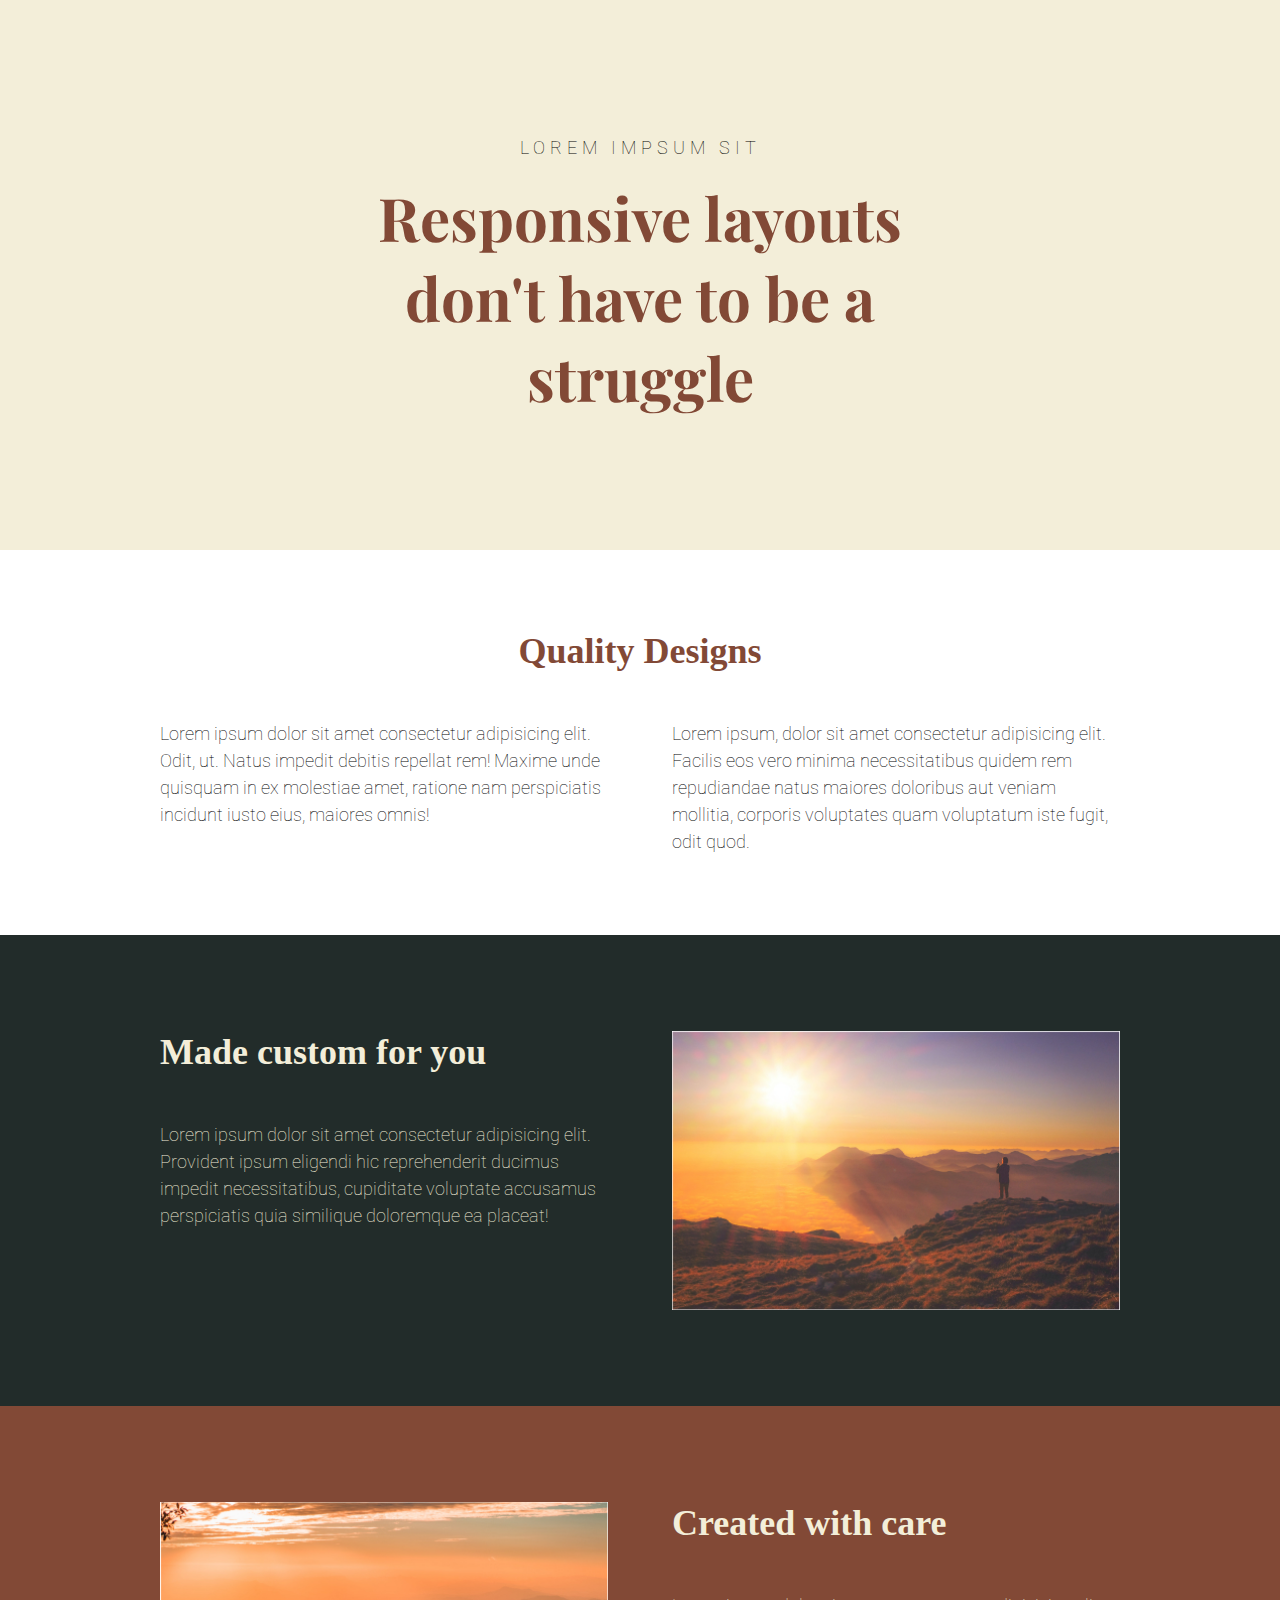
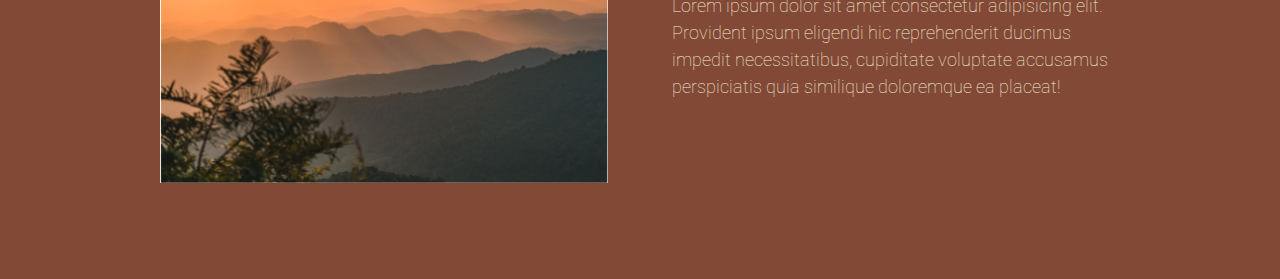
==== challenge04/index.html @ 177c5060 "finished challenge 4" ====
<html lang="en">
  <head>
    <meta charset="UTF-8" />
    <meta http-equiv="X-UA-Compatible" content="IE=edge" />
    <meta name="viewport" content="width=device-width, initial-scale=1.0" />
    <link rel="stylesheet" href="styles.css" />
    <link rel="preconnect" href="https://fonts.gstatic.com" />
    <link
      href="https://fonts.googleapis.com/css2?family=Roboto:wght@300;400&display=swap"
      rel="stylesheet"
    />
    <link rel="preconnect" href="https://fonts.gstatic.com" />
    <link
      href="https://fonts.googleapis.com/css2?family=Playfair+Display:wght@900&family=Roboto:wght@300;400&display=swap"
      rel="stylesheet"
    />
    <title>Challenge3</title>
  </head>
  <body>
    <div class="header">
      <div class="hero">
        <p>LOREM IMPSUM SIT</p>
        <h1>Responsive layouts don't have to be a struggle</h1>
      </div>
    </div>

    <div class="row second">
      <h2 class="info-title">Quality Designs</h2>
      <div class="info">
        <p class="info-text">
          Lorem ipsum dolor sit amet consectetur adipisicing elit. Odit, ut.
          Natus impedit debitis repellat rem! Maxime unde quisquam in ex
          molestiae amet, ratione nam perspiciatis incidunt iusto eius, maiores
          omnis!
        </p>
        <p class="info-text">
          Lorem ipsum, dolor sit amet consectetur adipisicing elit. Facilis eos
          vero minima necessitatibus quidem rem repudiandae natus maiores
          doloribus aut veniam mollitia, corporis voluptates quam voluptatum
          iste fugit, odit quod.
        </p>
      </div>
    </div>

    <div class="container container-one">
      <div class="row third">
        <div class="card one">
          <div class="card-text">
            <h2>Made custom for you</h2>
            <p>
              Lorem ipsum dolor sit amet consectetur adipisicing elit. Provident
              ipsum eligendi hic reprehenderit ducimus impedit necessitatibus,
              cupiditate voluptate accusamus perspiciatis quia similique
              doloremque ea placeat!
            </p>
          </div>
          <img class="card-img" src="./image-01.jpg" alt="" />
        </div>
        <div class="card two"></div>
      </div>
    </div>

    <div class="container container-two">
      <div class="row fourth">
        <div class="card two">
          <img class="card-img" src="./image-02.jpg" alt="" />
          <div class="card-text">
            <h2>Created with care</h2>
            <p>
              Lorem ipsum dolor sit amet consectetur adipisicing elit. Provident
              ipsum eligendi hic reprehenderit ducimus impedit necessitatibus,
              cupiditate voluptate accusamus perspiciatis quia similique
              doloremque ea placeat!
            </p>
          </div>
        </div>
      </div>
    </div>
  </body>
</html>
---- challenge04/styles.css ----
* {
  margin: 0;
  padding: 0;
}

.hero p {
  font-family: "Roboto", sans-serif;
  font-weight: 100;
  letter-spacing: 5px;
  padding-bottom: 1rem;
}

.header {
  min-height: 550px;
  background-color: #f3eed9;
  display: flex;
  flex-direction: column;
  justify-content: center;
  align-items: center;
}

.hero {
  display: flex;
  flex-direction: column;
  text-align: center;
  height: 100%;
  width: 50%;
}

.hero h1 {
  font-family: "Playfair Display", serif;
  font-size: 60px;
  color: #824936;
}

.row {
  margin: 5rem auto;
  max-width: 1160px;
  width: 75%;
}

h2 {
  padding-bottom: 3rem;
  font-size: 36px;
}

.info-title {
  color: #824936;
  text-align: center;
}

.info,
.card {
  display: flex;
  gap: 4rem;
}

.info-text {
  width: 50%;
}

p {
  font-family: "Roboto", sans-serif;
  font-size: 18px;
  font-weight: 100;
  line-height: 1.5;
}

.card {
  color: #f3eed9;
}

.card-img,
.card-text {
  width: 50%;
}

.container {
  padding: 1rem 0rem;
}

.container-one {
  background-color: #222c2a;
}

.container-two {
  background-color: #824936;
}
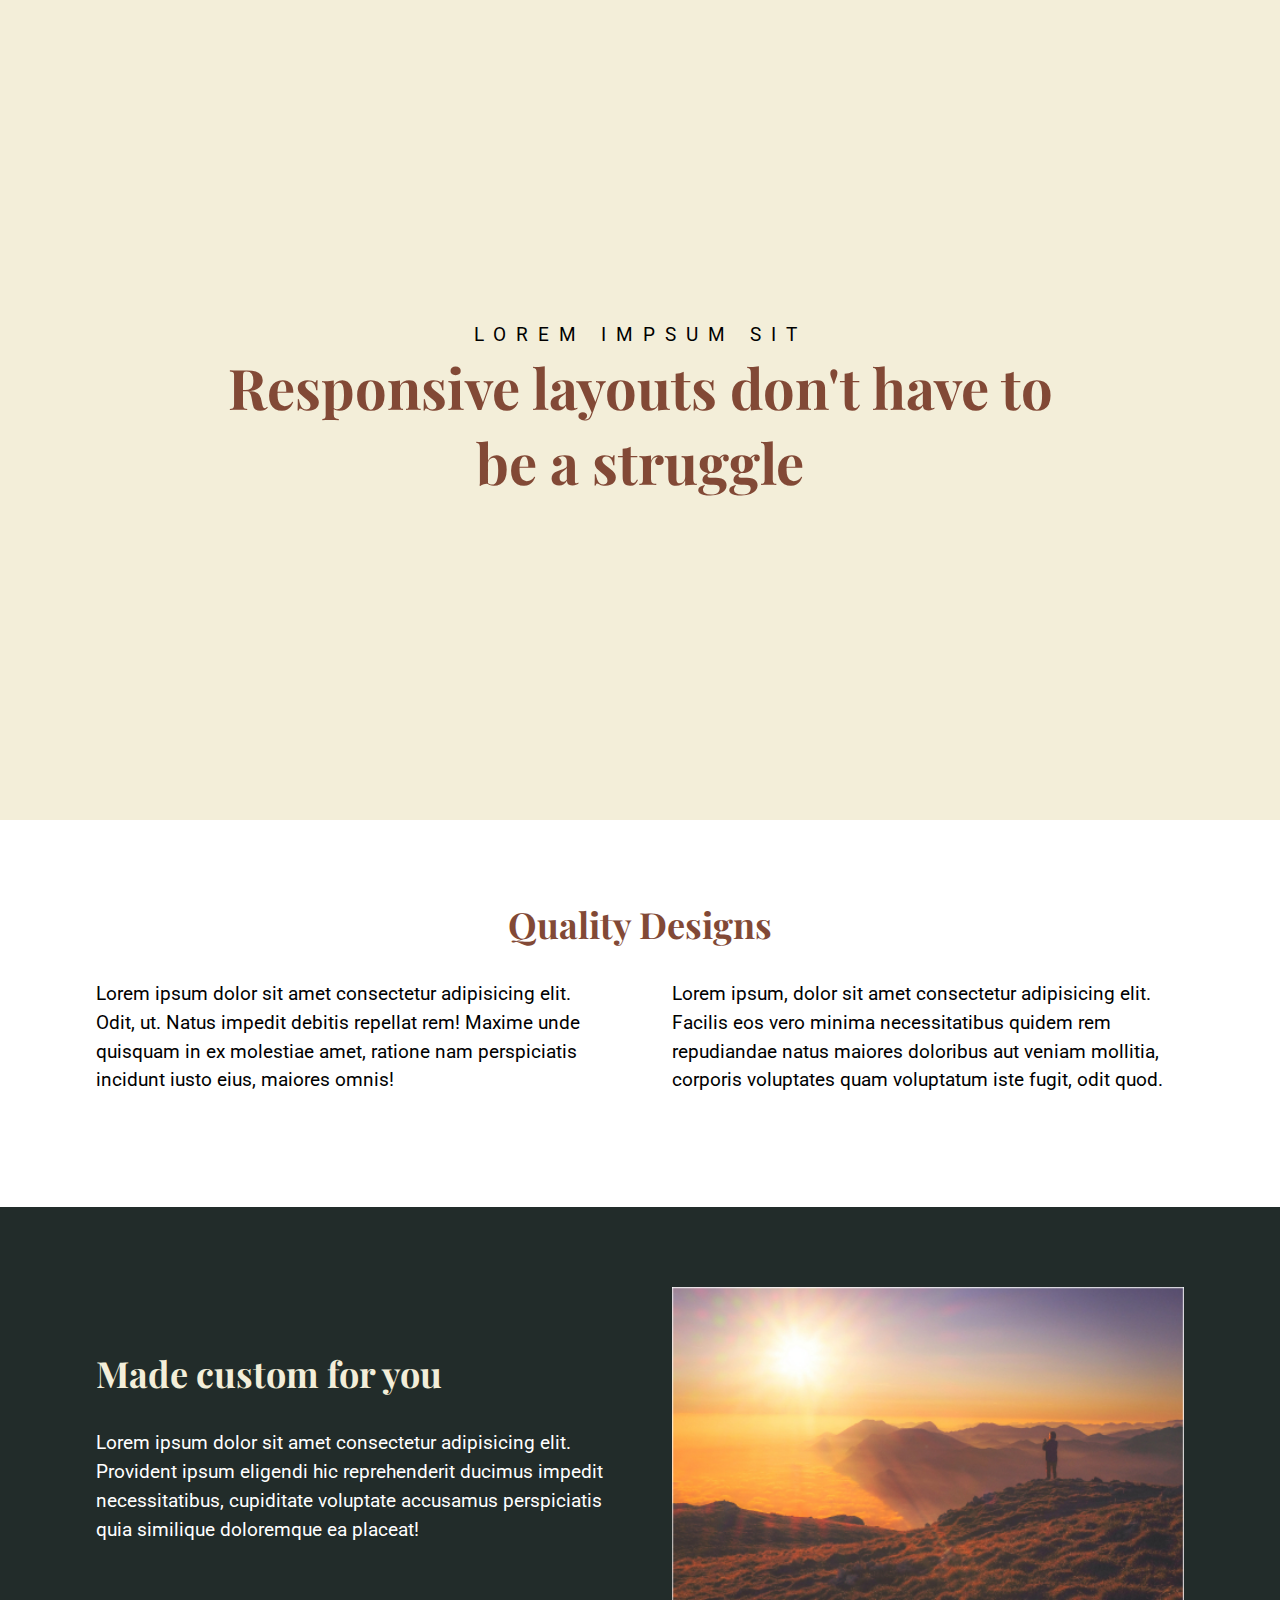
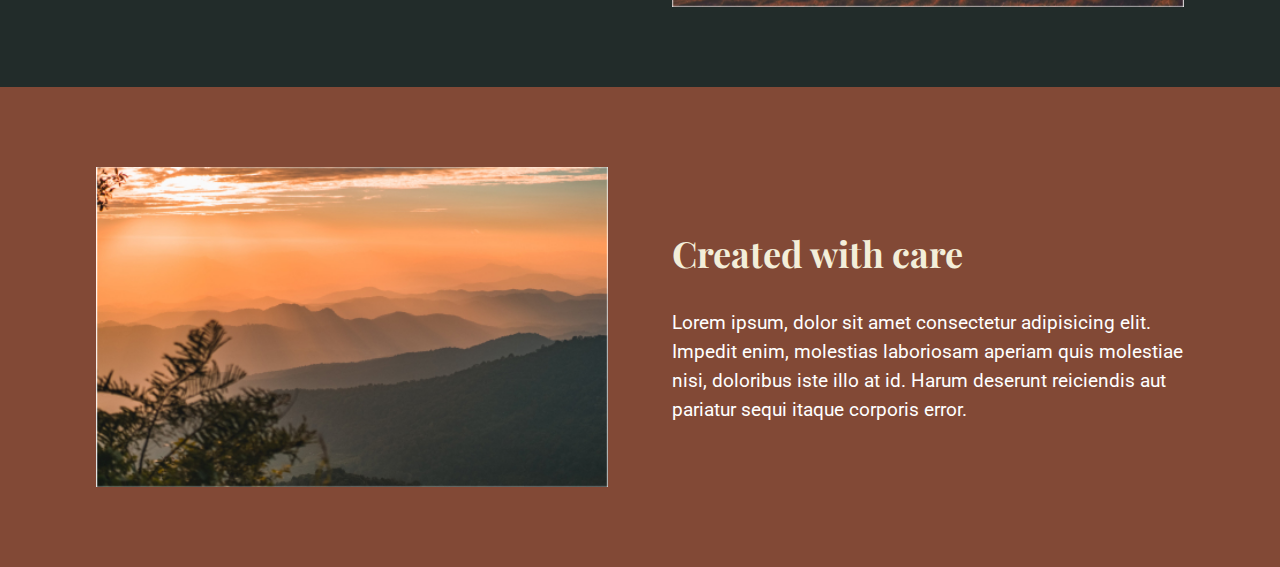
==== commit 06f1c5c9: "css challenge today" ====
--- a/challenge04/index.html
+++ b/challenge04/index.html
@@ -17,64 +17,63 @@
     <title>Challenge3</title>
   </head>
   <body>
-    <div class="header">
-      <div class="hero">
+    <section class="header">
+      <div class="container hero">
         <p>LOREM IMPSUM SIT</p>
         <h1>Responsive layouts don't have to be a struggle</h1>
       </div>
-    </div>
+    </section>
 
-    <div class="row second">
-      <h2 class="info-title">Quality Designs</h2>
-      <div class="info">
-        <p class="info-text">
-          Lorem ipsum dolor sit amet consectetur adipisicing elit. Odit, ut.
-          Natus impedit debitis repellat rem! Maxime unde quisquam in ex
-          molestiae amet, ratione nam perspiciatis incidunt iusto eius, maiores
-          omnis!
-        </p>
-        <p class="info-text">
-          Lorem ipsum, dolor sit amet consectetur adipisicing elit. Facilis eos
-          vero minima necessitatibus quidem rem repudiandae natus maiores
-          doloribus aut veniam mollitia, corporis voluptates quam voluptatum
-          iste fugit, odit quod.
-        </p>
-      </div>
-    </div>
+    <section class="section-two">
 
-    <div class="container container-one">
-      <div class="row third">
-        <div class="card one">
-          <div class="card-text">
-            <h2>Made custom for you</h2>
-            <p>
-              Lorem ipsum dolor sit amet consectetur adipisicing elit. Provident
-              ipsum eligendi hic reprehenderit ducimus impedit necessitatibus,
-              cupiditate voluptate accusamus perspiciatis quia similique
-              doloremque ea placeat!
-            </p>
-          </div>
-          <img class="card-img" src="./image-01.jpg" alt="" />
-        </div>
-        <div class="card two"></div>
-      </div>
-    </div>
-
-    <div class="container container-two">
-      <div class="row fourth">
-        <div class="card two">
-          <img class="card-img" src="./image-02.jpg" alt="" />
-          <div class="card-text">
-            <h2>Created with care</h2>
-            <p>
-              Lorem ipsum dolor sit amet consectetur adipisicing elit. Provident
-              ipsum eligendi hic reprehenderit ducimus impedit necessitatibus,
-              cupiditate voluptate accusamus perspiciatis quia similique
-              doloremque ea placeat!
-            </p>
-          </div>
+      <div class="container two">
+        <h2 class="info-title">Quality Designs</h2>
+        <div class="info">
+          <p class="info-text">
+            Lorem ipsum dolor sit amet consectetur adipisicing elit. Odit, ut.
+            Natus impedit debitis repellat rem! Maxime unde quisquam in ex
+            molestiae amet, ratione nam perspiciatis incidunt iusto eius,
+            maiores omnis!
+          </p>
+          <p class="info-text">
+            Lorem ipsum, dolor sit amet consectetur adipisicing elit. Facilis
+            eos vero minima necessitatibus quidem rem repudiandae natus maiores
+            doloribus aut veniam mollitia, corporis voluptates quam voluptatum
+            iste fugit, odit quod.
+          </p>
         </div>
       </div>
-    </div>
+    </section>
+
+    <section class="section-three">
+      <div class="container three">
+        <div class="card">
+          <h2>Made custom for you</h2>
+          <p>
+            Lorem ipsum dolor sit amet consectetur adipisicing elit. Provident
+            ipsum eligendi hic reprehenderit ducimus impedit necessitatibus,
+            cupiditate voluptate accusamus perspiciatis quia similique
+            doloremque ea placeat!
+          </p>
+        </div>
+          <img class="card" src="./image-01.jpg" alt="" />
+      </div>
+      </div>
+    </section>
+
+    <section class="section-four">
+      <div class="container four">
+        <img class="card four" src="./image-02.jpg" alt="" />
+        <div class="card card-four">
+          <h2>Created with care</h2>
+          <p>
+            Lorem ipsum, dolor sit amet consectetur adipisicing elit. Impedit enim, molestias laboriosam aperiam quis molestiae nisi, doloribus iste illo at id. Harum deserunt reiciendis aut pariatur sequi itaque corporis error.
+          </p>
+        </div>
+
+      </div>
+      </div>
+    </section>
+
   </body>
 </html>
--- a/challenge04/styles.css
+++ b/challenge04/styles.css
@@ -1,88 +1,141 @@
 * {
   margin: 0;
   padding: 0;
+  font-family: "Roboto", sans-serif;
 }
 
-.hero p {
-  font-family: "Roboto", sans-serif;
-  font-weight: 100;
-  letter-spacing: 5px;
-  padding-bottom: 1rem;
+/*
+font-family: 'Roboto', sans-serif;
+font-family: 'Playfair Display', serif;
+
+    color: #222C2A; dark
+    color: #F3EED9; light
+    color: #824936; brown
+
+*/
+
+section {
+  padding: 5rem 0rem;
 }
 
 .header {
-  min-height: 550px;
   background-color: #f3eed9;
+  height: 660px;
   display: flex;
-  flex-direction: column;
+  align-items: center;
+  justify-content: center;
+  text-align: center;
+}
+
+.container {
+  width: 85%;
+  margin: 0 auto;
+  max-width: 1128px;
+  display: flex;
   justify-content: center;
   align-items: center;
 }
 
+.two {
+  flex-direction: column;
+}
+
+.container p {
+  font-size: 1.2rem;
+  line-height: 1.5;
+}
+
 .hero {
+  width: 70%;
+  flex-direction: column;
+}
+
+.info {
   display: flex;
-  flex-direction: column;
-  text-align: center;
-  height: 100%;
+  margin: 2rem auto;
+}
+
+.info-text {
+  width: 100%;
+}
+
+.info-text + .info-text {
+  margin-left: 4rem;
+}
+
+h1,
+h2 {
+  font-family: "Playfair Display", serif;
+  color: #824936;
+}
+
+h2 {
+  font-size: 2.25rem;
+}
+
+.header h1 {
+  font-size: 3.5rem;
+}
+
+.header p {
+  letter-spacing: 10px;
+}
+
+img {
+  width: 100%;
+}
+
+.section-three {
+  background-color: #222c2a;
+}
+
+.section-three p,
+.section-four p {
+  color: white;
+}
+.section-three h2 {
+  color: #f3eed9;
+  margin-bottom: 2rem;
+}
+.card {
   width: 50%;
 }
 
-.hero h1 {
-  font-family: "Playfair Display", serif;
-  font-size: 60px;
-  color: #824936;
+.card + .card {
+  margin-left: 4rem;
 }
 
-.row {
-  margin: 5rem auto;
-  max-width: 1160px;
-  width: 75%;
+.section-four {
+  background-color: #824936;
 }
 
-h2 {
-  padding-bottom: 3rem;
-  font-size: 36px;
+.section-four h2 {
+  color: #f3eed9;
+  margin-bottom: 2rem;
 }
 
-.info-title {
-  color: #824936;
-  text-align: center;
+@media (max-width: 800px) {
+  .container {
+    flex-direction: column;
+  }
+  .card {
+    width: 100%;
+    margin: 2rem auto;
+  }
+  .card + .card {
+    margin-left: 0;
+  }
+  .four {
+    flex-direction: column-reverse;
+  }
+  .info {
+    flex-direction: column;
+  }
+  .info-text {
+    width: 100%;
+    margin: 1rem auto;
+  }
+  .info-text + .info-text {
+    margin-left: 0rem;
+  }
 }
-
-.info,
-.card {
-  display: flex;
-  gap: 4rem;
-}
-
-.info-text {
-  width: 50%;
-}
-
-p {
-  font-family: "Roboto", sans-serif;
-  font-size: 18px;
-  font-weight: 100;
-  line-height: 1.5;
-}
-
-.card {
-  color: #f3eed9;
-}
-
-.card-img,
-.card-text {
-  width: 50%;
-}
-
-.container {
-  padding: 1rem 0rem;
-}
-
-.container-one {
-  background-color: #222c2a;
-}
-
-.container-two {
-  background-color: #824936;
-}
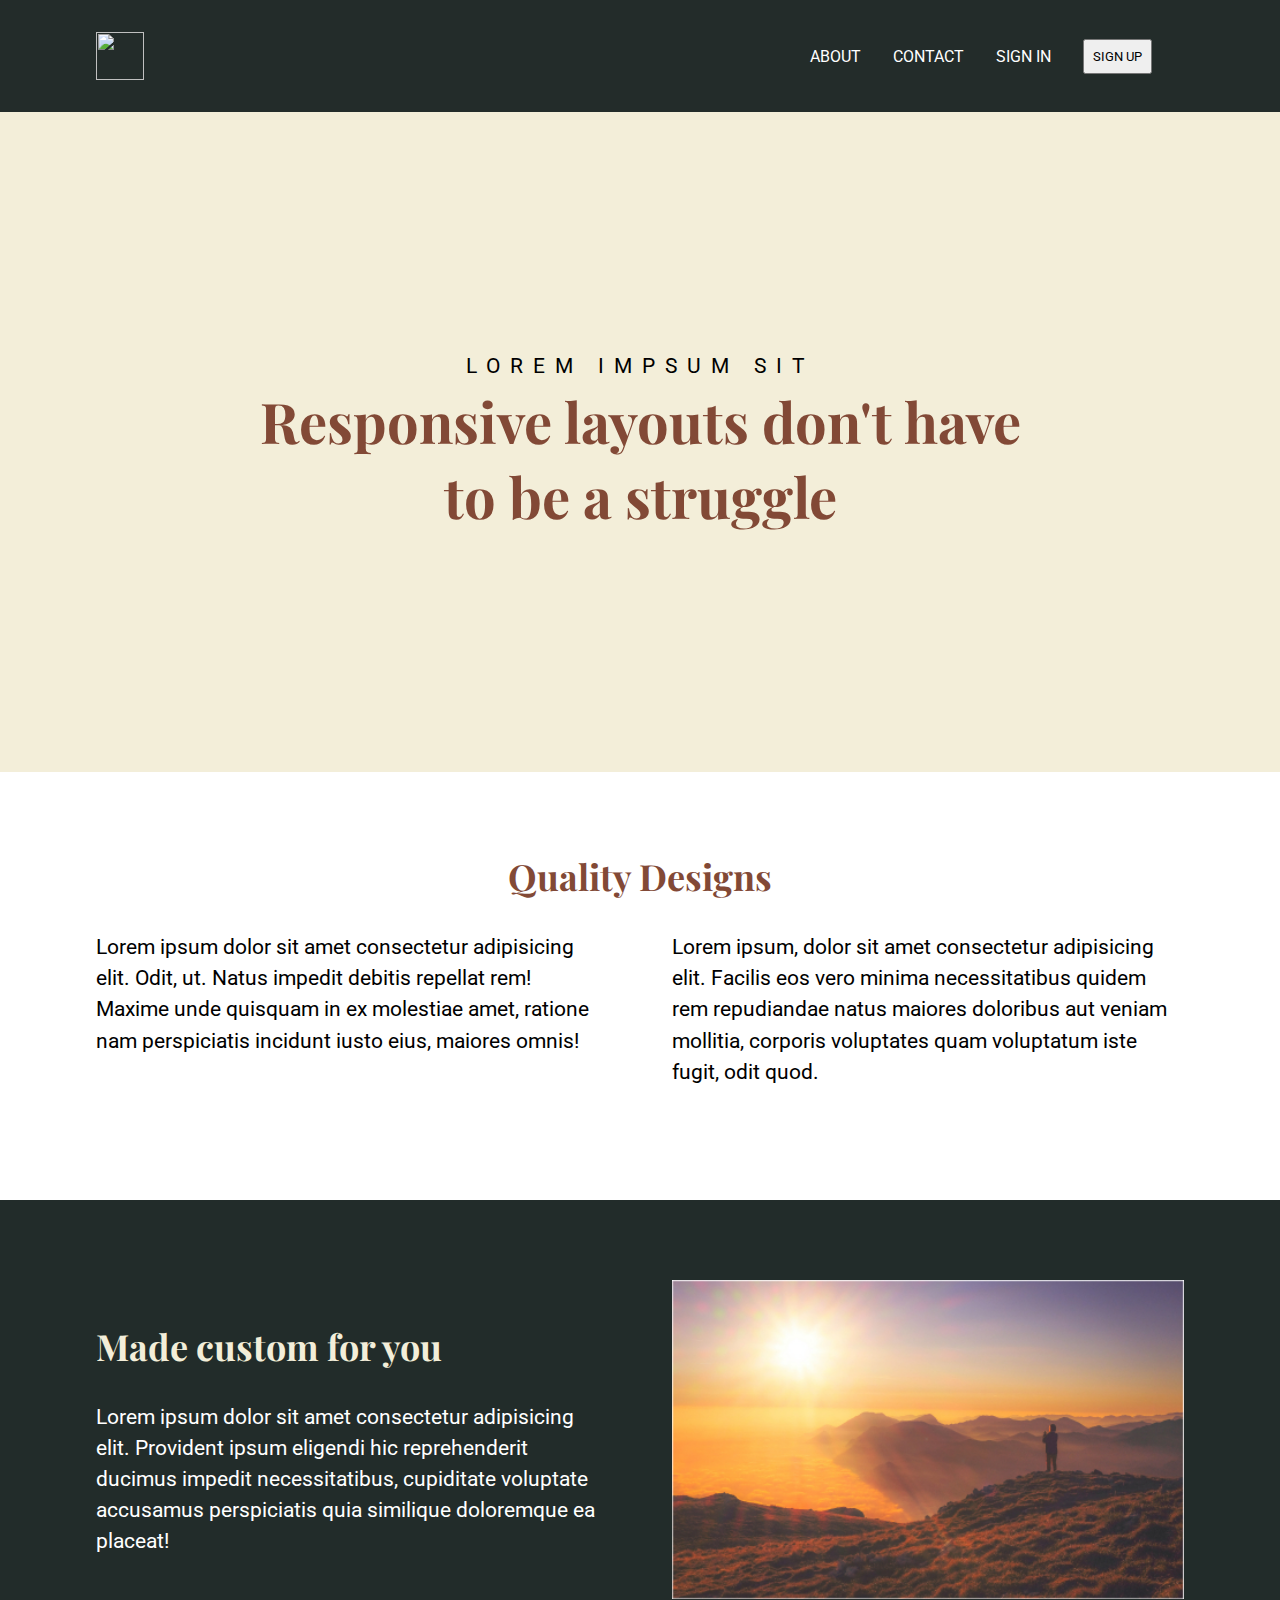
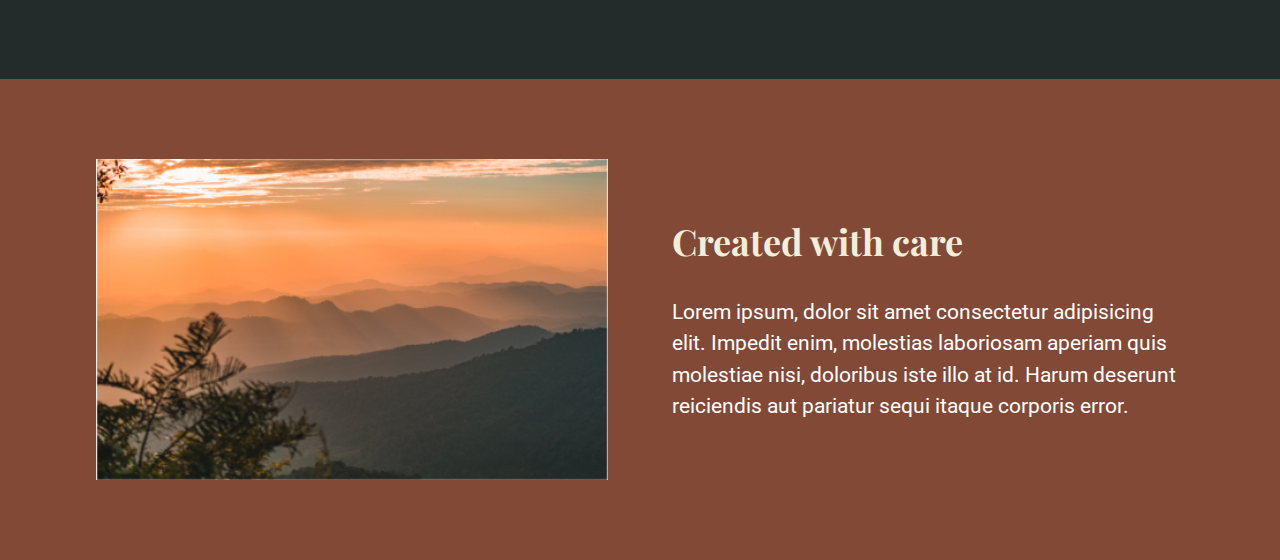
==== commit 274aadbe: "added nav items on navbar" ====
--- a/challenge04/index.html
+++ b/challenge04/index.html
@@ -14,9 +14,39 @@
       href="https://fonts.googleapis.com/css2?family=Playfair+Display:wght@900&family=Roboto:wght@300;400&display=swap"
       rel="stylesheet"
     />
-    <title>Challenge3</title>
+    <script src="https://kit.fontawesome.com/cba796d99c.js" crossorigin="anonymous"></script>
+    <title>Challenge4</title>
   </head>
   <body>
+      <div class="navbar">
+        <nav>
+          <ul>
+            <a href="#">
+              <img class="logo" src="./ruby.png" alt="">
+            </a>
+          </ul>
+          <ul class="nav-list">
+            <li class="nav-item">
+              ABOUT
+            </li>
+            <li class="nav-item">
+              CONTACT
+            </li>
+            <li class="nav-item">
+              SIGN IN
+            </li>
+            <li class="nav-item">
+              <button>SIGN UP</button>
+            </li>
+            <li class="nav-item bars">
+              <i class="fas fa-bars"></i>
+            </li>
+          </ul>
+
+        </nav>
+      </div>
+
+
     <section class="header">
       <div class="container hero">
         <p>LOREM IMPSUM SIT</p>
--- a/challenge04/styles.css
+++ b/challenge04/styles.css
@@ -20,7 +20,7 @@
 
 .header {
   background-color: #f3eed9;
-  height: 660px;
+  height: 500px;
   display: flex;
   align-items: center;
   justify-content: center;
@@ -41,12 +41,12 @@
 }
 
 .container p {
-  font-size: 1.2rem;
+  font-size: 1.3rem;
   line-height: 1.5;
 }
 
 .hero {
-  width: 70%;
+  width: 60%;
   flex-direction: column;
 }
 
@@ -56,7 +56,7 @@
 }
 
 .info-text {
-  width: 100%;
+  width: 50%;
 }
 
 .info-text + .info-text {
@@ -114,6 +114,49 @@
   margin-bottom: 2rem;
 }
 
+.logo {
+  width: 3rem;
+}
+
+.navbar {
+  background-color: #232c2a;
+}
+
+nav {
+  padding: 2rem 0rem;
+  width: 85%;
+  margin: 0 auto;
+  max-width: 1128px;
+  display: flex;
+  justify-content: space-between;
+}
+
+.nav-list {
+  display: flex;
+  justify-content: center;
+  align-items: center;
+}
+
+.nav-item {
+  list-style: none;
+  color: white;
+}
+
+.nav-item:hover {
+  cursor: pointer;
+}
+
+.nav-item + .nav-item {
+  margin-left: 2rem;
+}
+
+.bars {
+  transform: translateX(0%);
+}
+
+nav button {
+  padding: 0.5rem;
+}
 @media (max-width: 800px) {
   .container {
     flex-direction: column;
@@ -122,7 +165,8 @@
     width: 100%;
     margin: 2rem auto;
   }
-  .card + .card {
+  .card + .card,
+  .info-text + .info-text {
     margin-left: 0;
   }
   .four {
@@ -135,7 +179,4 @@
     width: 100%;
     margin: 1rem auto;
   }
-  .info-text + .info-text {
-    margin-left: 0rem;
-  }
 }
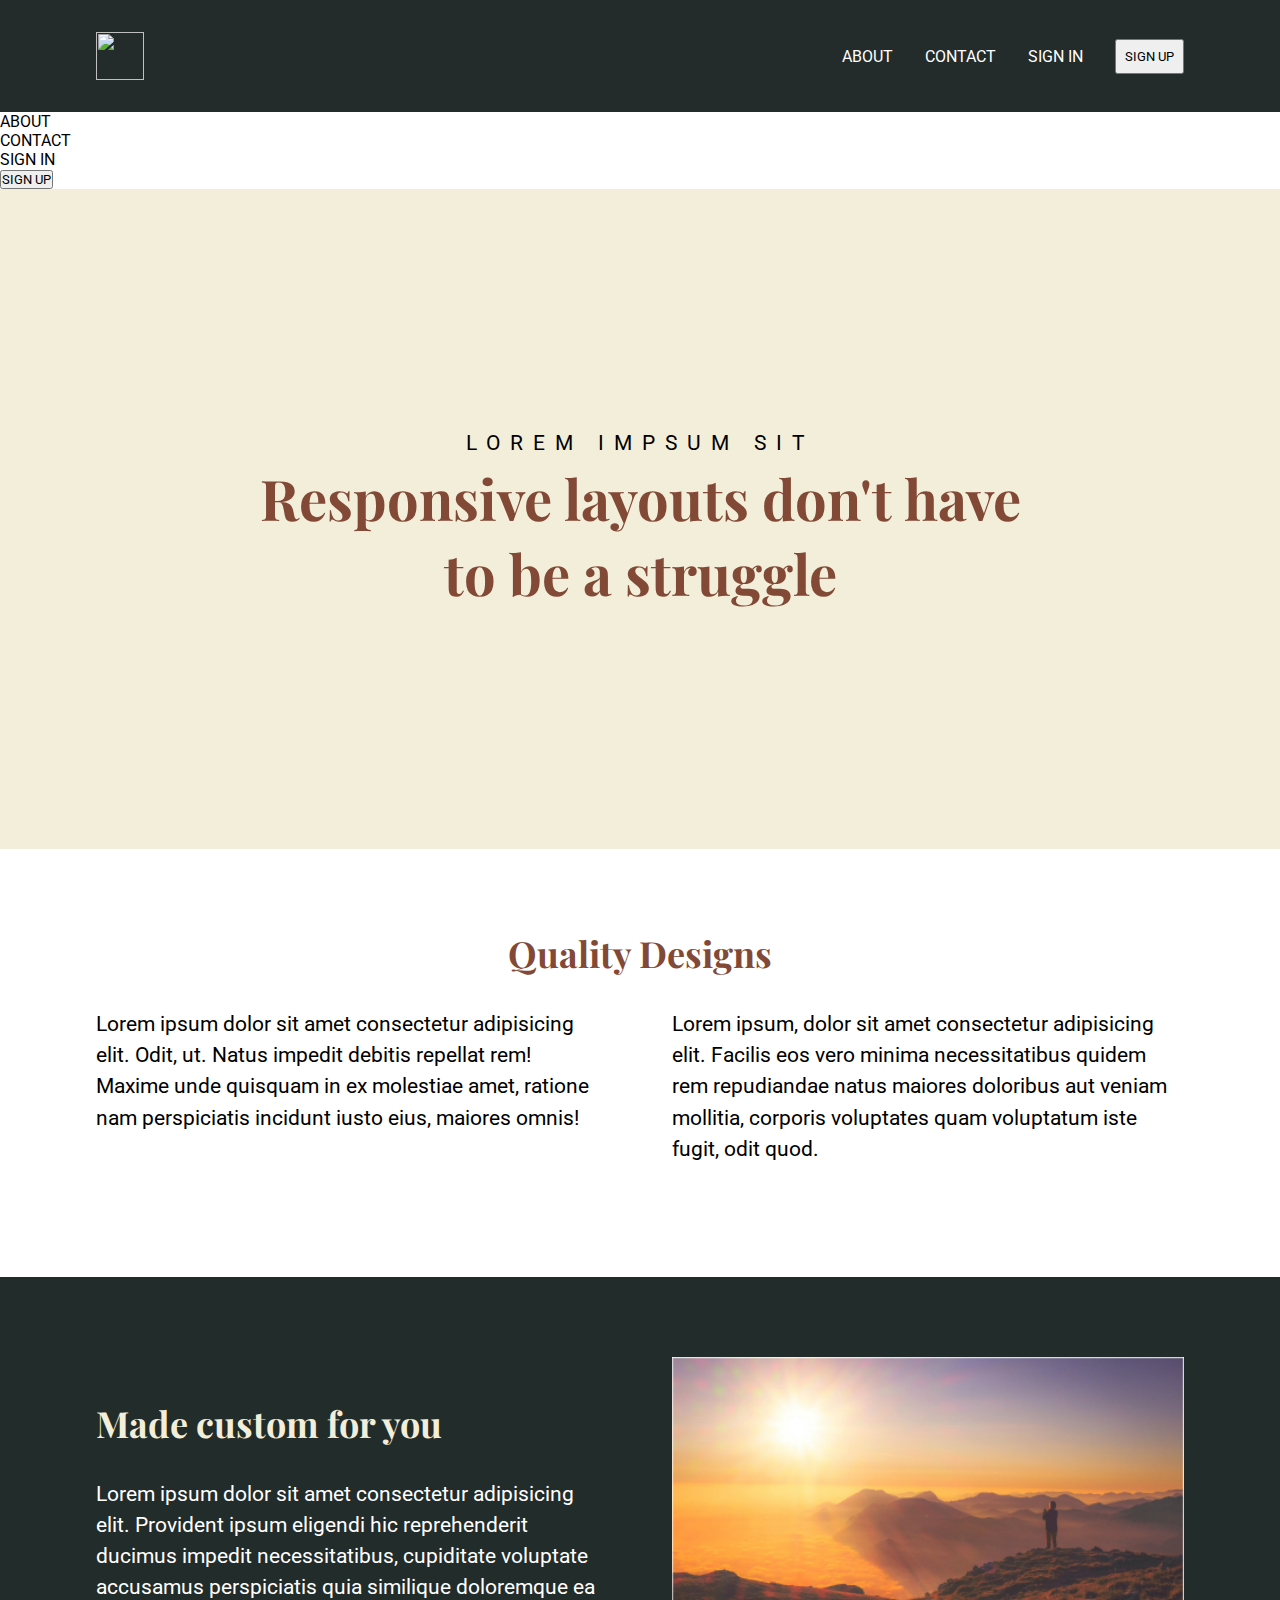
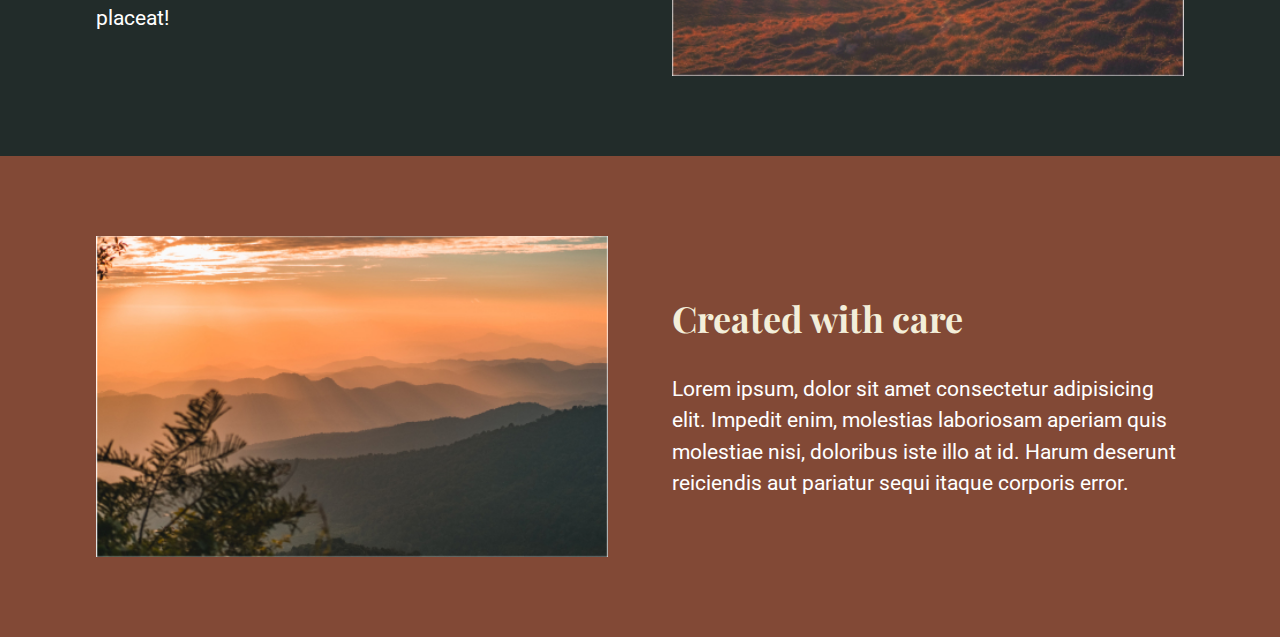
==== commit 26334b4e: "added nav items on navbar" ====
--- a/challenge04/index.html
+++ b/challenge04/index.html
@@ -15,7 +15,9 @@
       rel="stylesheet"
     />
     <script src="https://kit.fontawesome.com/cba796d99c.js" crossorigin="anonymous"></script>
+
     <title>Challenge4</title>
+
   </head>
   <body>
       <div class="navbar">
@@ -38,14 +40,30 @@
             <li class="nav-item">
               <button>SIGN UP</button>
             </li>
-            <li class="nav-item bars">
-              <i class="fas fa-bars"></i>
+            <li class="nav-item bars" id="menu">
+              <i class="fas fa-bars fa-2x"></i>
             </li>
           </ul>
 
         </nav>
       </div>
 
+      <div class="navlist">
+        <ul>
+          <li>
+            ABOUT
+          </li>
+          <li>
+            CONTACT
+          </li>
+          <li>
+            SIGN IN
+          </li>
+          <li>
+            <button>SIGN UP</button>
+          </li>
+          </ul>
+      </div>
 
     <section class="header">
       <div class="container hero">
@@ -104,6 +122,14 @@
       </div>
       </div>
     </section>
+    <script>
+      const bars = document.querySelector(".bars");
+      const nav = document.querySelector(".navlist");
 
+      bars.addEventListener("click", () => {
+        nav.classList.toggle("visible");
+      });
+
+    </script>
   </body>
 </html>
--- a/challenge04/styles.css
+++ b/challenge04/styles.css
@@ -151,7 +151,7 @@
 }
 
 .bars {
-  transform: translateX(0%);
+  display: none;
 }
 
 nav button {
@@ -179,4 +179,10 @@
     width: 100%;
     margin: 1rem auto;
   }
+  .nav-item {
+    display: none;
+  }
+  .bars {
+    display: block;
+  }
 }
